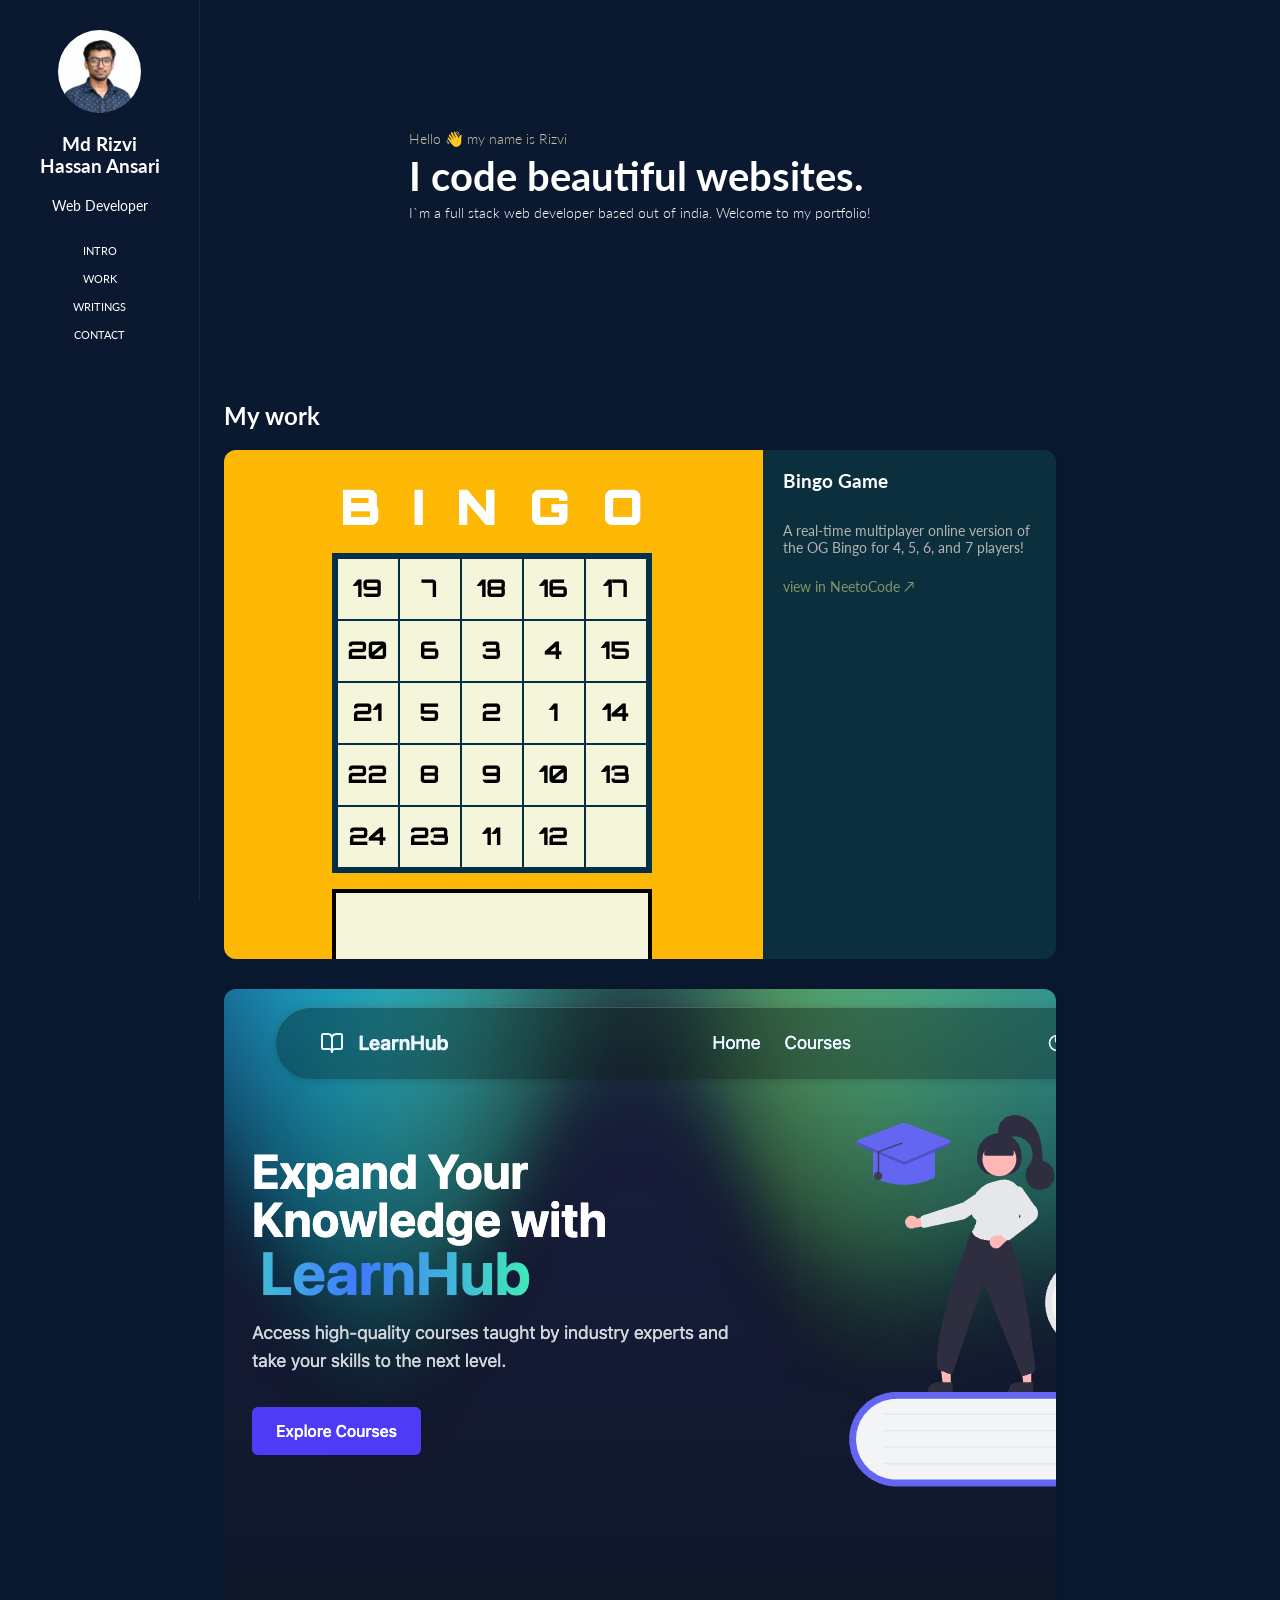
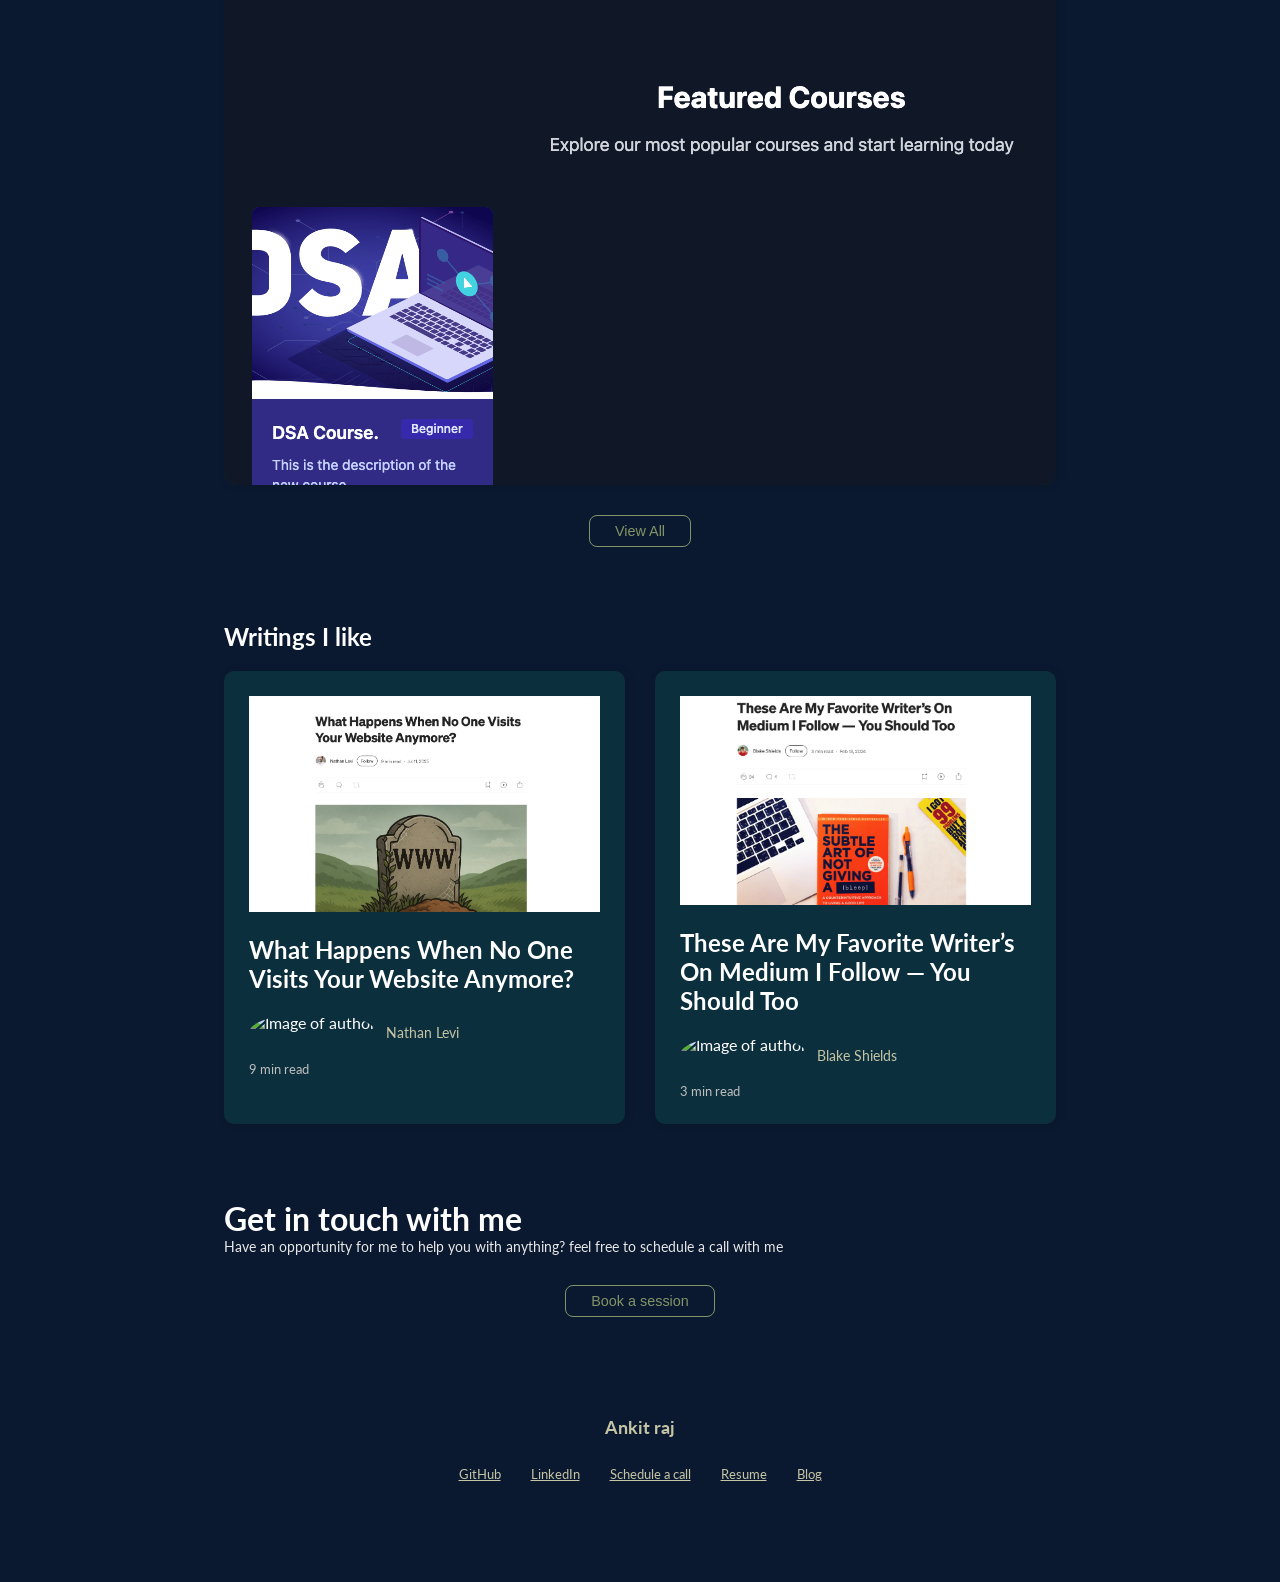
==== PersonalResumeProject/resume.html @ 7fbea8cf "improve folder structure" ====
<!DOCTYPE html>
<html lang="en">

<head>
    <meta charset="UTF-8">
    <meta name="viewport" content="width=device-width, initial-scale=1.0">
    <title>Resume</title>
    <link rel="stylesheet" href="resume.css">
</head>

<body>
    <header id="intro">
        <div>
            <h4 >Hello 👋 my name is Rizvi</h4>
            <h1>I code beautiful websites.</h1>
            <h4>I`m a full stack web developer based out of india. Welcome to my portfolio!</h4>
        </div>
    </header>

    <main>
        <section class="my-work" id="work">
            <h2>My work</h2>

            <article>
                <img src="./../assets/bingo.png" alt="A screenshot of the game screen">
                <div class="content">
                    <h3>
                        Bingo Game
                    </h3>
                    <p>
                        A real-time multiplayer online version of the OG Bingo for 4, 5, 6, and 7 players!
                    </p>
                    <a href="#">view in NeetoCode ↗</a>
                </div>
            </article>

            <article>
                <img src="./../assets/learn-hub.png" alt="A screenshot of landing page">
                <div class="content">
                    <h3>
                        LearnHub
                    </h3>
                    <p>
                        An online platform where tutors can sell their courses on all domain and students can purchase
                        and consume them.
                    </p>
                    <a href="#">view in NeetoCode ↗</a>
                </div>
            </article>

            <button id="view-all-btn">
                View All
            </button>

        </section>

        <section class="writings" id="writings" >
            <h2>Writings I like</h2>

            <div>
                <article>
                    <img src="./../assets/medium.png" alt="Screenshot of the article">

                    <h2 class="heading">
                        What Happens When No One Visits Your Website Anymore?
                    </h2>

                    <div>
                        <img src="https://miro.medium.com/v2/resize:fill:176:176/1*OeFvJrqZRqI7NJN-8kzUVA.jpeg" alt="Image of author">
                        <span>Nathan Levi</span>
                    </div>

                    <p class="time">9 min read</p>
                </article>

                <article>
                    <img src="./../assets//medium-2.png" alt="Screenshot of article">
                    <h2 class="heading">
                        These Are My Favorite Writer’s On Medium I Follow — You Should Too
                    </h2>

                    <div>
                        <img src="https://miro.medium.com/v2/resize:fill:176:176/1*_3q7h5wf2mpiegLN09061Q.jpeg" alt="Image of author">
                        <span>Blake Shields</span>
                    </div>
                    
                    <p class="time">3 min read</p>
                </article>
            </div>


        </section>

        <section class="contact" id="contact" >
            <h2>Get in touch with me</h2>
            <p>Have an opportunity for me to help you with anything? feel free to schedule a call with me</p>

            <button id="book-session-btn">Book a session</button>

            <p id="name">Ankit raj</p>
            <ul class="links">
                <li><a href="https://github.com/Rizvi-hassan">GitHub</a></li>
                <li><a href="#">LinkedIn</a></li>
                <li><a href="#">Schedule a call</a></li>
                <li><a href="#">Resume</a></li>
                <li><a href="#">Blog</a></li>
            </ul>
        </section>
    </main>

    <aside>
        <section id="about">
            <img src="./../assets/export.jpg" alt="My image">
            <h3>Md Rizvi Hassan Ansari</h3>
            <p>Web Developer</p>
        </section>

        <section id="internal-links">
            <ul>
                <li><a href="#intro">INTRO</a></li>
                <li><a href="#work">WORK</a></li>
                <li><a href="#writings">WRITINGS</a></li>
                <li><a href="#contact">CONTACT</a></li>
            </ul>
        </section>

    </aside>

    <button id="hamburger">
        <i class="fa-solid fa-bars"></i>
    </button>
</body>

<link rel="stylesheet" href="https://cdnjs.cloudflare.com/ajax/libs/font-awesome/7.0.1/css/all.min.css" integrity="sha512-2SwdPD6INVrV/lHTZbO2nodKhrnDdJK9/kg2XD1r9uGqPo1cUbujc+IYdlYdEErWNu69gVcYgdxlmVmzTWnetw==" crossorigin="anonymous" referrerpolicy="no-referrer" />
</html>
---- PersonalResumeProject/resume.css ----
@import url('https://fonts.googleapis.com/css2?family=Lato:ital,wght@0,100;0,300;0,400;0,700;0,900;1,100;1,300;1,400;1,700;1,900&display=swap');

* {
    padding: 0;
    margin: 0;
    box-sizing: border-box;
}

html,
body {
    width: 100vw;
    background-color: #0a192f;
    font-family: "Lato", sans-serif;
    color: white;
    position: relative;
}


header,
main {
    width: 65%;
    margin: 100px auto;
    padding-top: 30px;
}

header {
    display: flex;
    justify-content: center;
    align-items: center;

    & div {
        width: auto;

        & h1 {
            font-size: 2.5em;
            margin: 0.1em auto;
        }

        & h4 {
            font-size: 0.9em;
            font-weight: 300;
        }

        & h4:first-of-type {
            color: #c5c5a5;
        }
    }


}

main {

    & .my-work {
        width: 100%;
        margin-bottom: 25px;
        padding-top: 30px;


        & h2 {
            margin: 20px 0px;
        }

        & article {
            width: 100%;
            min-height: 200px;
            /* border: 1px solid white; */
            display: flex;
            border-radius: 12px;
            overflow: hidden;
            background-color: #0c2f3d;
            box-shadow: 2px 0 10px rgba(0, 0, 0, 0.1);
            margin-bottom: 30px;

            & img {
                height: 100%;
                object-fit: cover;
            }

            & .content {
                padding: 20px;

                & h3 {
                    margin-bottom: 30px;
                }

                & p {
                    font-size: 0.9em;
                    font-weight: thin;
                    color: rgb(178, 178, 178);
                    margin-bottom: 20px;
                }

                & a {
                    font-size: 0.9em;
                    font-weight: thin;
                    color: #829467;
                    text-decoration: none;
                }
            }
        }

        & #view-all-btn {
            display: block;
            padding: 7px 25px;
            border: 1px solid #829467;
            font-size: 0.9em;
            background-color: transparent;
            border-radius: 8px;
            color: #829467;
            margin: auto;
        }
    }

    & .writings {
        width: 100%;
        margin-bottom: 25px;
        padding-top: 30px;


        & h2 {
            margin: 20px 0px;
        }

        & div {
            width: 100%;
            display: grid;
            grid-template-columns: 1fr 1fr;
            grid-gap: 30px;
            justify-content: space-between;

            & article {
                width: 100%;
                padding: 25px;
                border-radius: 10px;
                box-shadow: 2px 0 10px rgba(0, 0, 0, 0.1);
                background-color: #0c2f3d;

                & img {
                    width: 100%;
                    object-fit: cover;
                }

                & div {
                    height: 40px;
                    /* margin: 0px 0px; */
                    display: inline-flex;
                    align-items: center;
                    justify-content: flex-start;
                    gap: 10px;

                    & img {
                        display: inline-block;
                        width: auto;
                        height: 40px;
                        border-radius: 50%;
                    }

                    & span {
                        font-size: 0.9em;
                        color: #c5c5a5;

                        &:hover {
                            text-decoration: underline;
                        }
                    }

                }

                & p {
                    margin-top: 8px;
                    font-size: 0.8em;
                    color: rgb(190, 190, 190);
                }
            }
        }
    }

    & .contact {
        width: 100%;
        /* border: 1px solid white; */
        margin-bottom: 25px;

        padding-top: 50px;

        & h2 {
            /* margin: 20px 0px; */
            font-size: 2em;
        }

        & p {
            font-size: 0.9em;
            color: #e8e8e8;
            margin-bottom: 30px;
        }

        & button {
            display: block;
            padding: 7px 25px;
            border: 1px solid #829467;
            font-size: 0.9em;
            background-color: transparent;
            border-radius: 8px;
            color: #829467;
            margin: 20px auto 100px;
        }

        & #name {
            color: #c5c5a5;
            font-size: 1.1em;
            font-weight: bold;
            text-align: center;
            margin-bottom: 25px;
        }

        & ul {
            display: flex;
            gap: 30px;
            list-style-type: none;
            justify-content: center;

            & li>a {
                color: #c5c5a5;
                font-size: 0.8em;
            }
        }

    }
}

aside {
    position: fixed;
    top: 0px;
    left: 0;
    /* bottom: 0; */
    height: 100vh;
    width: 200px;
    /* border: 2px solid white; */
    border-right: 1px solid #0c2f3d;
    padding: 30px;

    & #about {
        width: 100%;
        margin-bottom: 30px;
        display: flex;
        flex-direction: column;
        align-items: center;
        gap: 20px;

        & img {
            width: 60%;
            border-radius: 50%;
        }

        & h3 {
            text-align: center;
        }

        & p {
            font-size: 0.9em;
        }

    }

    & #internal-links {
        width: 100%;

        & ul {
            width: 100%;
            list-style: none;
            display: flex;
            flex-direction: column;
            gap: 15px;
            font-size: 0.7em;
            text-align: center;

            & li>a {
                color: white;
                text-decoration: none;

                &:hover {
                    text-decoration: underline;
                    color: #c3c3c3;
                }
            }


        }
    }
}

#hamburger {
    position: fixed;
    top: 0px;
    left: 0px;
    padding: 20px;
    width: 100%;
    background-color: #0a192f;
    text-align: left;
    border: none;
    /* background-color: transparent; */
    color: white;
    font-size: 30px;
    cursor: pointer;
    display: none;
}

@media screen and (max-width: 767px) {
    #hamburger {
        display: block;
    }

    header, main {
        width: 85% !important;
    }

    aside {
        display: none;

    }

    .my-work article {
        flex-direction: column;
        height: 350px;

        & img {
            width: 100%;
            height: 50% !important;
        }

        & .content {
            height: 50% !important;
        }
    }

    .writings > div {
        grid-template-columns: 1fr !important;
    }

    .links {
        gap: 12px !important;
        font-size: 0.9em;
    }
}
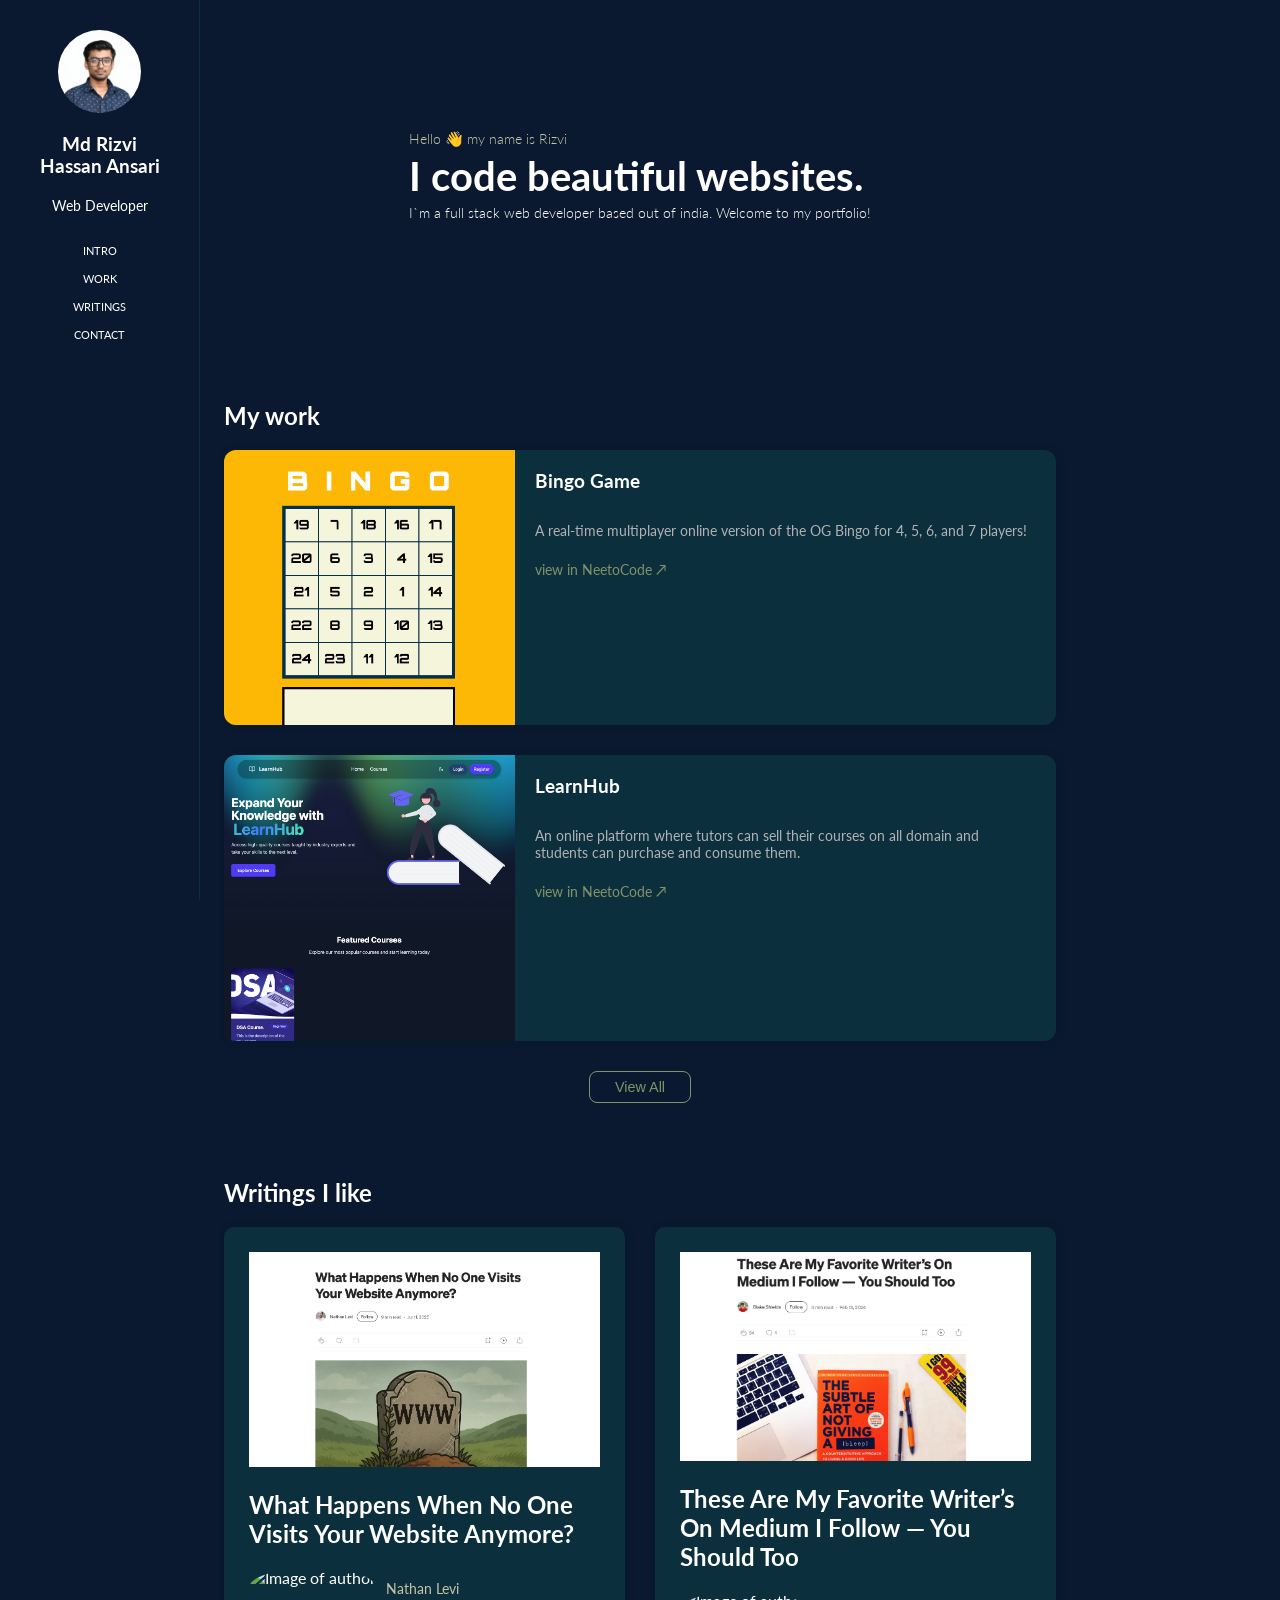
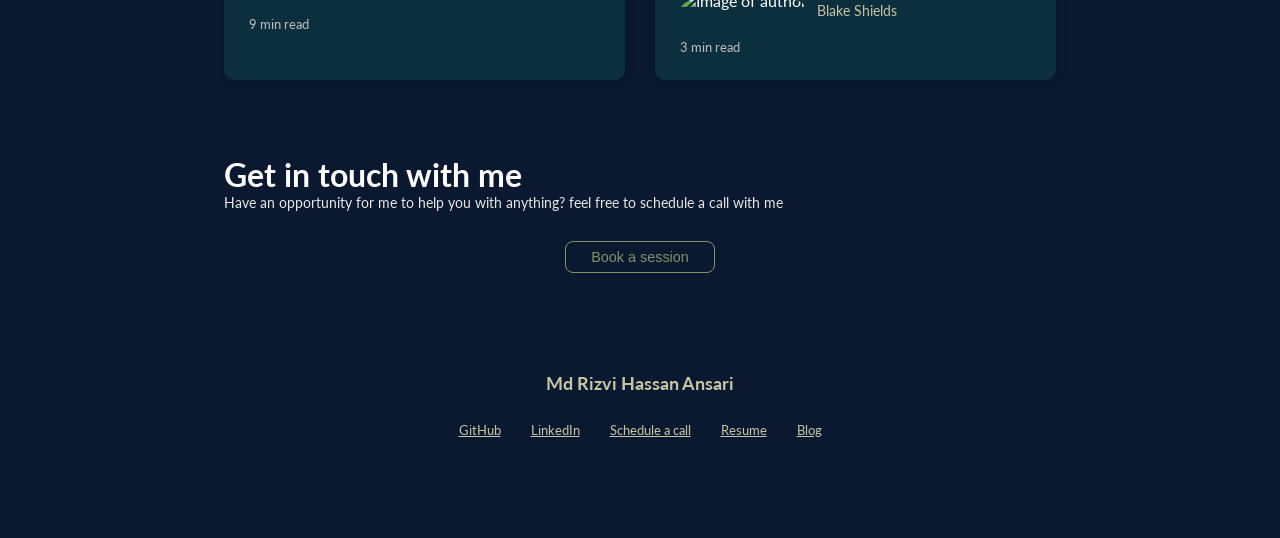
==== commit ae3ccffb: "fix small bug" ====
--- a/PersonalResumeProject/resume.html
+++ b/PersonalResumeProject/resume.html
@@ -97,7 +97,7 @@
 
             <button id="book-session-btn">Book a session</button>
 
-            <p id="name">Ankit raj</p>
+            <p id="name">Md Rizvi Hassan Ansari</p>
             <ul class="links">
                 <li><a href="https://github.com/Rizvi-hassan">GitHub</a></li>
                 <li><a href="#">LinkedIn</a></li>
--- a/PersonalResumeProject/resume.css
+++ b/PersonalResumeProject/resume.css
@@ -63,7 +63,6 @@
 
         & article {
             width: 100%;
-            min-height: 200px;
             /* border: 1px solid white; */
             display: flex;
             border-radius: 12px;
@@ -74,6 +73,7 @@
 
             & img {
                 height: 100%;
+                width: 35%;
                 object-fit: cover;
             }
 
@@ -320,13 +320,8 @@
     }
 
     .my-work article {
-        flex-direction: column;
-        height: 350px;
-
-        & img {
-            width: 100%;
-            height: 50% !important;
-        }
+        /* flex-direction: column; */
+        /* height: 350px; */
 
         & .content {
             height: 50% !important;
